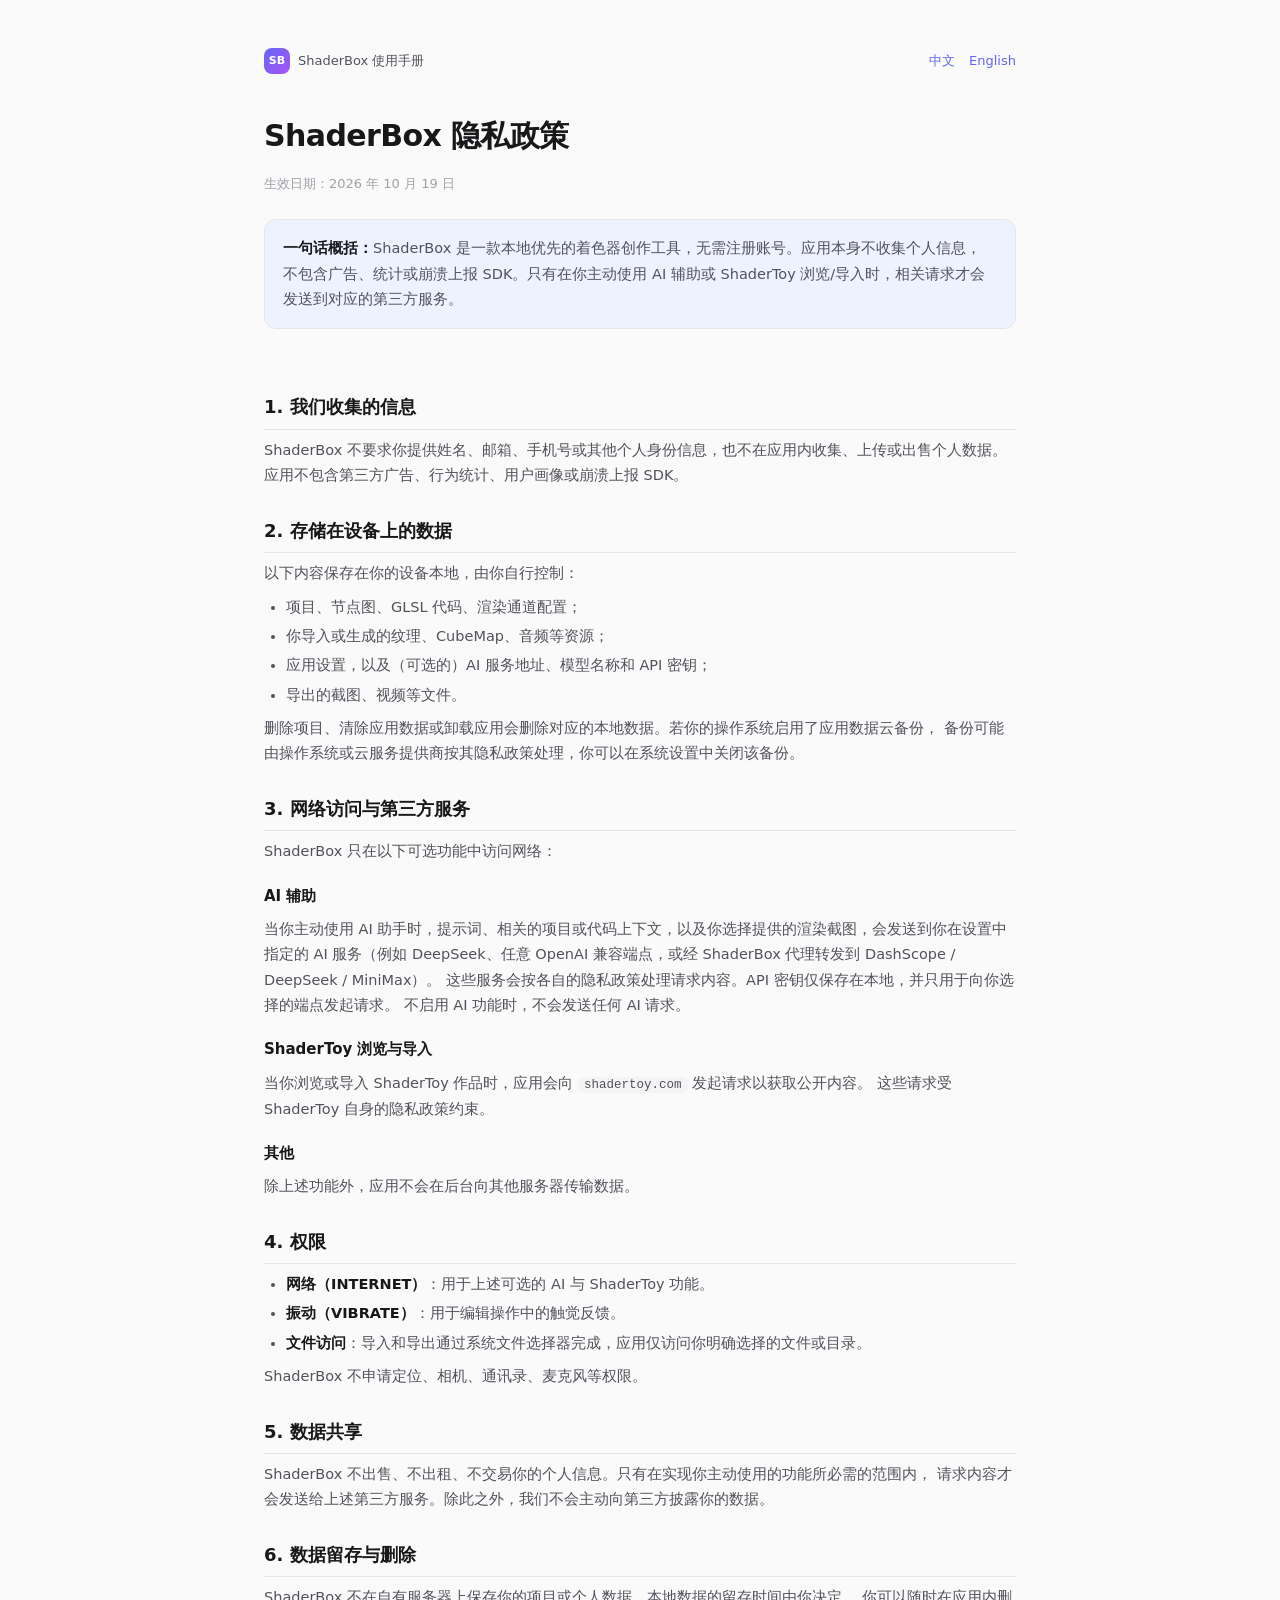
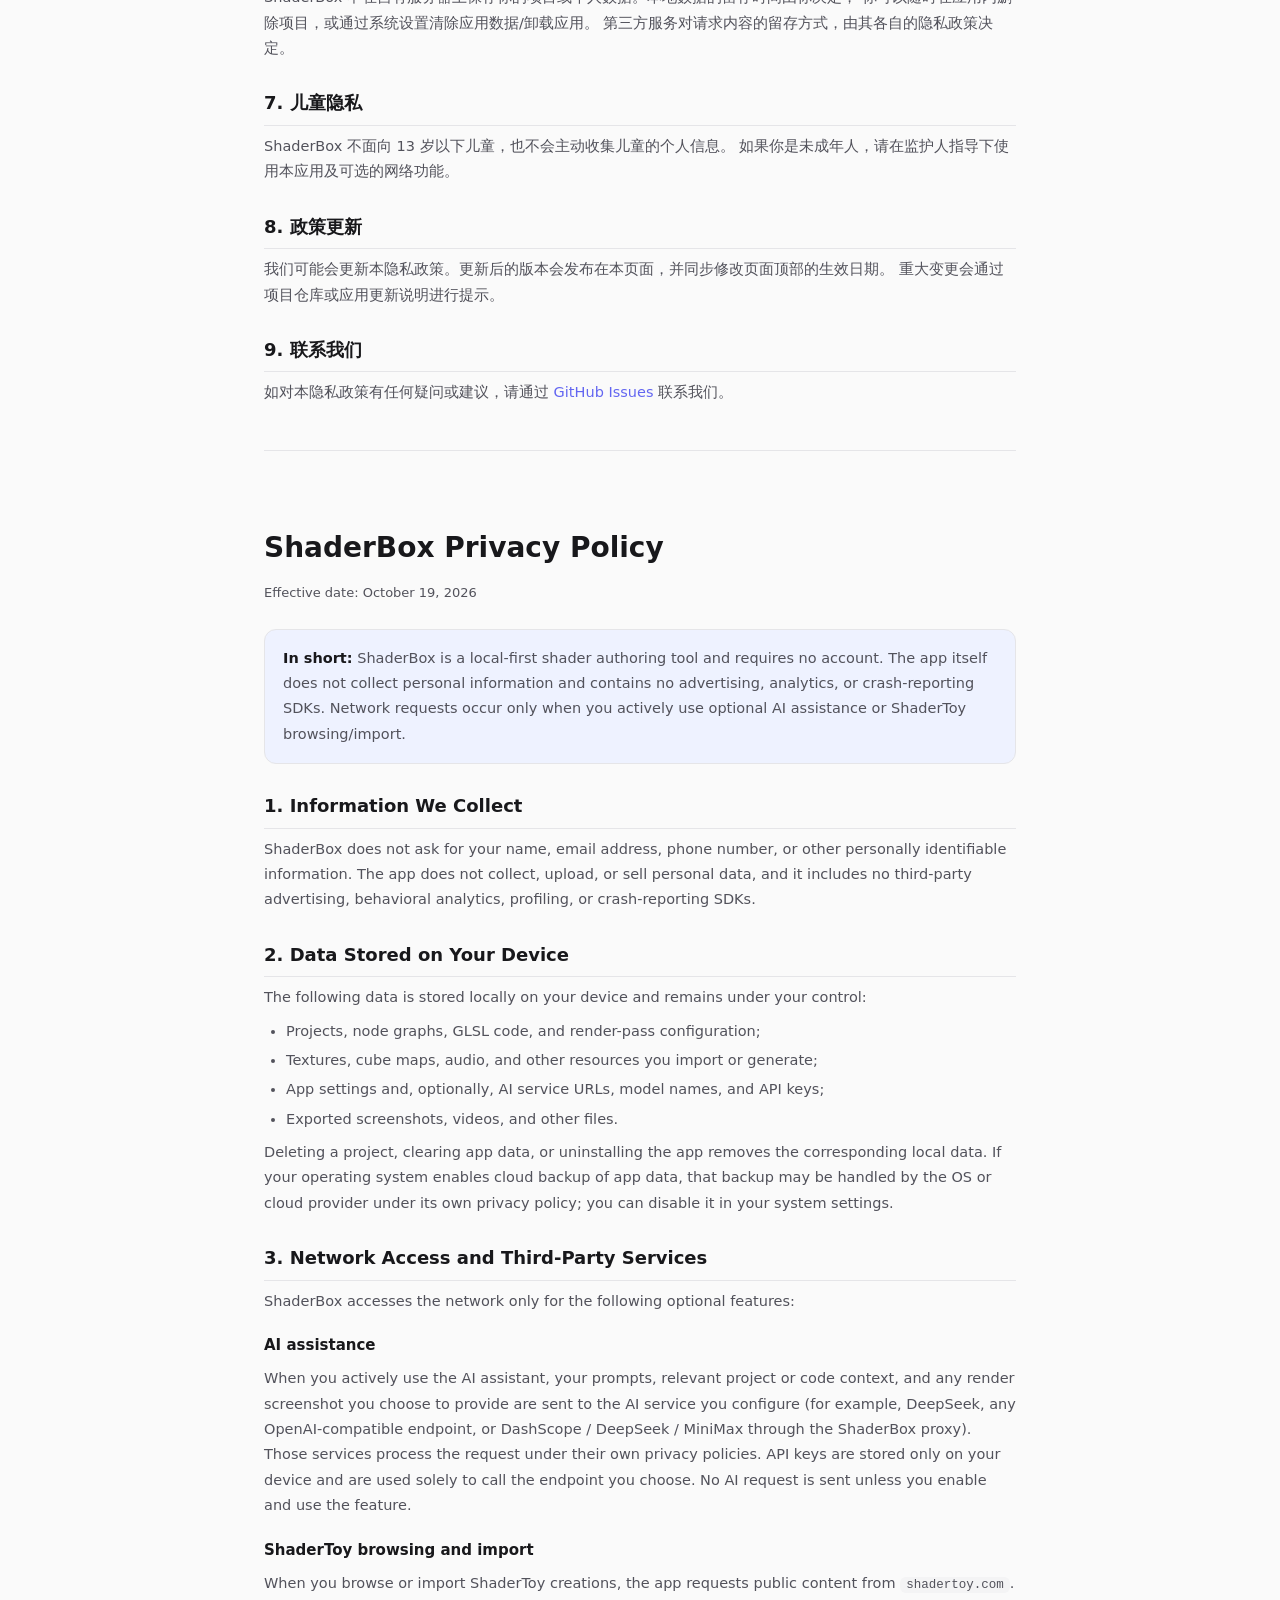
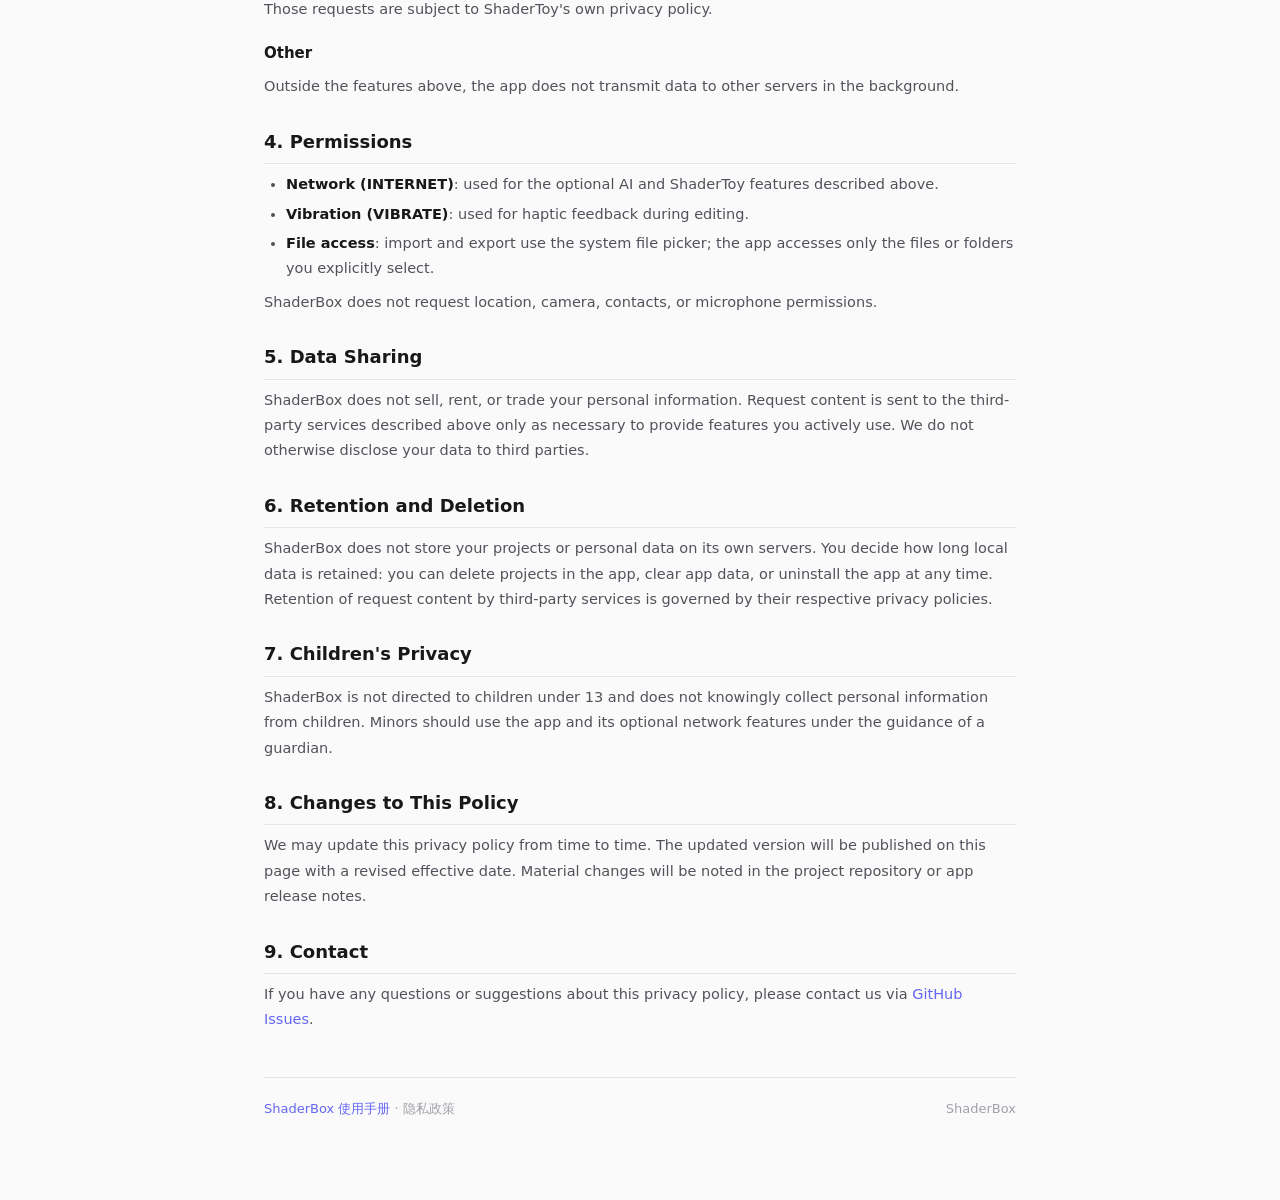
==== privacy.html @ 48914403 "Add usage guide and bilingual privacy policy Move the ShaderBox user guide into the dedicated web re" ====
<!DOCTYPE html>
<html lang="zh-CN">
<head>
<meta charset="UTF-8">
<meta name="viewport" content="width=device-width, initial-scale=1.0">
<title>隐私政策 · ShaderBox</title>
<meta name="description" content="ShaderBox 隐私政策：本地优先、不收集个人信息，说明 AI 与 ShaderToy 等可选网络功能的第三方数据处理方式。">
<style>
:root {
  --bg: #fafafa;
  --bg-elev: #ffffff;
  --bg-code: #f4f4f5;
  --border: #e5e5e8;
  --text: #18181b;
  --text-2: #52525b;
  --text-3: #a1a1aa;
  --accent: #6366f1;
  --accent-soft: #eef2ff;
  --radius: 12px;
}
@media (prefers-color-scheme: dark) {
  :root {
    --bg: #0f0f11;
    --bg-elev: #17171a;
    --bg-code: #232326;
    --border: #2a2a2e;
    --text: #f4f4f5;
    --text-2: #a1a1aa;
    --text-3: #6b6b72;
    --accent: #818cf8;
    --accent-soft: #1e1b34;
  }
}
* { margin: 0; padding: 0; box-sizing: border-box; }
html { scroll-behavior: smooth; }
body {
  font-family: -apple-system, "Segoe UI", "PingFang SC", "Microsoft YaHei", system-ui, sans-serif;
  background: var(--bg); color: var(--text); line-height: 1.75; font-size: 14.5px;
}
a { color: var(--accent); text-decoration: none; }
a:hover { text-decoration: underline; }
.wrap { max-width: 800px; margin: 0 auto; padding: 48px 24px 80px; }
.topbar {
  display: flex; align-items: center; justify-content: space-between; gap: 16px;
  flex-wrap: wrap; margin-bottom: 36px;
}
.back {
  display: inline-flex; align-items: center; gap: 8px;
  color: var(--text-2); font-size: 13px;
}
.back .logo {
  width: 26px; height: 26px; border-radius: 8px;
  background: linear-gradient(135deg, #6366f1, #a855f7);
  display: grid; place-items: center; color: #fff; font-size: 11px; font-weight: 800;
}
.lang-nav { display: flex; gap: 14px; font-size: 13px; }
header.page h1 { font-size: 30px; font-weight: 800; letter-spacing: -.02em; margin-bottom: 10px; }
.updated { color: var(--text-3); font-size: 13px; }
.summary {
  margin: 24px 0 8px; padding: 16px 18px;
  background: var(--accent-soft); border: 1px solid var(--border); border-radius: var(--radius);
  color: var(--text-2);
}
.summary strong { color: var(--text); }
section.policy { padding-top: 28px; }
section.policy h2 {
  font-size: 18px; font-weight: 700; margin: 26px 0 8px;
  padding-bottom: 6px; border-bottom: 1px solid var(--border);
}
section.policy h3 { font-size: 15px; font-weight: 700; margin: 18px 0 6px; }
section.policy p { margin: 8px 0; color: var(--text-2); }
section.policy ul { margin: 8px 0 8px 22px; color: var(--text-2); }
section.policy li { margin: 4px 0; }
section.policy strong { color: var(--text); }
code {
  font-family: ui-monospace, "SFMono-Regular", Consolas, monospace;
  font-size: 12.5px; background: var(--bg-code); padding: 1px 6px; border-radius: 6px;
}
.divider { margin: 44px 0; border: 0; border-top: 1px solid var(--border); }
#english { scroll-margin-top: 24px; }
footer {
  margin-top: 44px; padding-top: 20px; border-top: 1px solid var(--border);
  color: var(--text-3); font-size: 13px;
  display: flex; justify-content: space-between; flex-wrap: wrap; gap: 8px;
}
@media (max-width: 600px) {
  .wrap { padding: 28px 18px 56px; }
  header.page h1 { font-size: 24px; }
}
</style>
</head>
<body>
<div class="wrap">

<div class="topbar">
  <a class="back" href="index.html"><span class="logo">SB</span>ShaderBox 使用手册</a>
  <nav class="lang-nav" aria-label="语言">
    <a href="#chinese">中文</a>
    <a href="#english">English</a>
  </nav>
</div>

<header class="page" id="chinese">
  <h1>ShaderBox 隐私政策</h1>
  <p class="updated">生效日期：2026 年 10 月 19 日</p>
</header>

<div class="summary">
  <strong>一句话概括：</strong>ShaderBox 是一款本地优先的着色器创作工具，无需注册账号。应用本身不收集个人信息，
  不包含广告、统计或崩溃上报 SDK。只有在你主动使用 AI 辅助或 ShaderToy 浏览/导入时，相关请求才会发送到对应的第三方服务。
</div>

<section class="policy">
  <h2>1. 我们收集的信息</h2>
  <p>
    ShaderBox 不要求你提供姓名、邮箱、手机号或其他个人身份信息，也不在应用内收集、上传或出售个人数据。
    应用不包含第三方广告、行为统计、用户画像或崩溃上报 SDK。
  </p>

  <h2>2. 存储在设备上的数据</h2>
  <p>以下内容保存在你的设备本地，由你自行控制：</p>
  <ul>
    <li>项目、节点图、GLSL 代码、渲染通道配置；</li>
    <li>你导入或生成的纹理、CubeMap、音频等资源；</li>
    <li>应用设置，以及（可选的）AI 服务地址、模型名称和 API 密钥；</li>
    <li>导出的截图、视频等文件。</li>
  </ul>
  <p>
    删除项目、清除应用数据或卸载应用会删除对应的本地数据。若你的操作系统启用了应用数据云备份，
    备份可能由操作系统或云服务提供商按其隐私政策处理，你可以在系统设置中关闭该备份。
  </p>

  <h2>3. 网络访问与第三方服务</h2>
  <p>ShaderBox 只在以下可选功能中访问网络：</p>
  <h3>AI 辅助</h3>
  <p>
    当你主动使用 AI 助手时，提示词、相关的项目或代码上下文，以及你选择提供的渲染截图，会发送到你在设置中指定的
    AI 服务（例如 DeepSeek、任意 OpenAI 兼容端点，或经 ShaderBox 代理转发到 DashScope / DeepSeek / MiniMax）。
    这些服务会按各自的隐私政策处理请求内容。API 密钥仅保存在本地，并只用于向你选择的端点发起请求。
    不启用 AI 功能时，不会发送任何 AI 请求。
  </p>
  <h3>ShaderToy 浏览与导入</h3>
  <p>
    当你浏览或导入 ShaderToy 作品时，应用会向 <code>shadertoy.com</code> 发起请求以获取公开内容。
    这些请求受 ShaderToy 自身的隐私政策约束。
  </p>
  <h3>其他</h3>
  <p>除上述功能外，应用不会在后台向其他服务器传输数据。</p>

  <h2>4. 权限</h2>
  <ul>
    <li><strong>网络（INTERNET）</strong>：用于上述可选的 AI 与 ShaderToy 功能。</li>
    <li><strong>振动（VIBRATE）</strong>：用于编辑操作中的触觉反馈。</li>
    <li><strong>文件访问</strong>：导入和导出通过系统文件选择器完成，应用仅访问你明确选择的文件或目录。</li>
  </ul>
  <p>ShaderBox 不申请定位、相机、通讯录、麦克风等权限。</p>

  <h2>5. 数据共享</h2>
  <p>
    ShaderBox 不出售、不出租、不交易你的个人信息。只有在实现你主动使用的功能所必需的范围内，
    请求内容才会发送给上述第三方服务。除此之外，我们不会主动向第三方披露你的数据。
  </p>

  <h2>6. 数据留存与删除</h2>
  <p>
    ShaderBox 不在自有服务器上保存你的项目或个人数据。本地数据的留存时间由你决定，
    你可以随时在应用内删除项目，或通过系统设置清除应用数据/卸载应用。
    第三方服务对请求内容的留存方式，由其各自的隐私政策决定。
  </p>

  <h2>7. 儿童隐私</h2>
  <p>
    ShaderBox 不面向 13 岁以下儿童，也不会主动收集儿童的个人信息。
    如果你是未成年人，请在监护人指导下使用本应用及可选的网络功能。
  </p>

  <h2>8. 政策更新</h2>
  <p>
    我们可能会更新本隐私政策。更新后的版本会发布在本页面，并同步修改页面顶部的生效日期。
    重大变更会通过项目仓库或应用更新说明进行提示。
  </p>

  <h2>9. 联系我们</h2>
  <p>
    如对本隐私政策有任何疑问或建议，请通过
    <a href="https://github.com/johnkranz/ShaderBox/issues" target="_blank" rel="noopener noreferrer">GitHub Issues</a>
    联系我们。
  </p>
</section>

<hr class="divider">

<section class="policy" id="english" lang="en">
  <h1 style="font-size:28px;font-weight:800;margin-bottom:10px;">ShaderBox Privacy Policy</h1>
  <p class="updated">Effective date: October 19, 2026</p>

  <div class="summary">
    <strong>In short:</strong> ShaderBox is a local-first shader authoring tool and requires no account.
    The app itself does not collect personal information and contains no advertising, analytics, or crash-reporting SDKs.
    Network requests occur only when you actively use optional AI assistance or ShaderToy browsing/import.
  </div>

  <h2>1. Information We Collect</h2>
  <p>
    ShaderBox does not ask for your name, email address, phone number, or other personally identifiable information.
    The app does not collect, upload, or sell personal data, and it includes no third-party advertising, behavioral analytics,
    profiling, or crash-reporting SDKs.
  </p>

  <h2>2. Data Stored on Your Device</h2>
  <p>The following data is stored locally on your device and remains under your control:</p>
  <ul>
    <li>Projects, node graphs, GLSL code, and render-pass configuration;</li>
    <li>Textures, cube maps, audio, and other resources you import or generate;</li>
    <li>App settings and, optionally, AI service URLs, model names, and API keys;</li>
    <li>Exported screenshots, videos, and other files.</li>
  </ul>
  <p>
    Deleting a project, clearing app data, or uninstalling the app removes the corresponding local data.
    If your operating system enables cloud backup of app data, that backup may be handled by the OS or cloud provider
    under its own privacy policy; you can disable it in your system settings.
  </p>

  <h2>3. Network Access and Third-Party Services</h2>
  <p>ShaderBox accesses the network only for the following optional features:</p>
  <h3>AI assistance</h3>
  <p>
    When you actively use the AI assistant, your prompts, relevant project or code context, and any render screenshot
    you choose to provide are sent to the AI service you configure (for example, DeepSeek, any OpenAI-compatible endpoint,
    or DashScope / DeepSeek / MiniMax through the ShaderBox proxy). Those services process the request under their own
    privacy policies. API keys are stored only on your device and are used solely to call the endpoint you choose.
    No AI request is sent unless you enable and use the feature.
  </p>
  <h3>ShaderToy browsing and import</h3>
  <p>
    When you browse or import ShaderToy creations, the app requests public content from
    <code>shadertoy.com</code>. Those requests are subject to ShaderToy's own privacy policy.
  </p>
  <h3>Other</h3>
  <p>Outside the features above, the app does not transmit data to other servers in the background.</p>

  <h2>4. Permissions</h2>
  <ul>
    <li><strong>Network (INTERNET)</strong>: used for the optional AI and ShaderToy features described above.</li>
    <li><strong>Vibration (VIBRATE)</strong>: used for haptic feedback during editing.</li>
    <li><strong>File access</strong>: import and export use the system file picker; the app accesses only the files or folders you explicitly select.</li>
  </ul>
  <p>ShaderBox does not request location, camera, contacts, or microphone permissions.</p>

  <h2>5. Data Sharing</h2>
  <p>
    ShaderBox does not sell, rent, or trade your personal information. Request content is sent to the third-party services
    described above only as necessary to provide features you actively use. We do not otherwise disclose your data to third parties.
  </p>

  <h2>6. Retention and Deletion</h2>
  <p>
    ShaderBox does not store your projects or personal data on its own servers. You decide how long local data is retained:
    you can delete projects in the app, clear app data, or uninstall the app at any time. Retention of request content by
    third-party services is governed by their respective privacy policies.
  </p>

  <h2>7. Children's Privacy</h2>
  <p>
    ShaderBox is not directed to children under 13 and does not knowingly collect personal information from children.
    Minors should use the app and its optional network features under the guidance of a guardian.
  </p>

  <h2>8. Changes to This Policy</h2>
  <p>
    We may update this privacy policy from time to time. The updated version will be published on this page with a revised
    effective date. Material changes will be noted in the project repository or app release notes.
  </p>

  <h2>9. Contact</h2>
  <p>
    If you have any questions or suggestions about this privacy policy, please contact us via
    <a href="https://github.com/johnkranz/ShaderBox/issues" target="_blank" rel="noopener noreferrer">GitHub Issues</a>.
  </p>
</section>

<footer>
  <span><a href="index.html">ShaderBox 使用手册</a> · 隐私政策</span>
  <span>ShaderBox</span>
</footer>

</div>
</body>
</html>
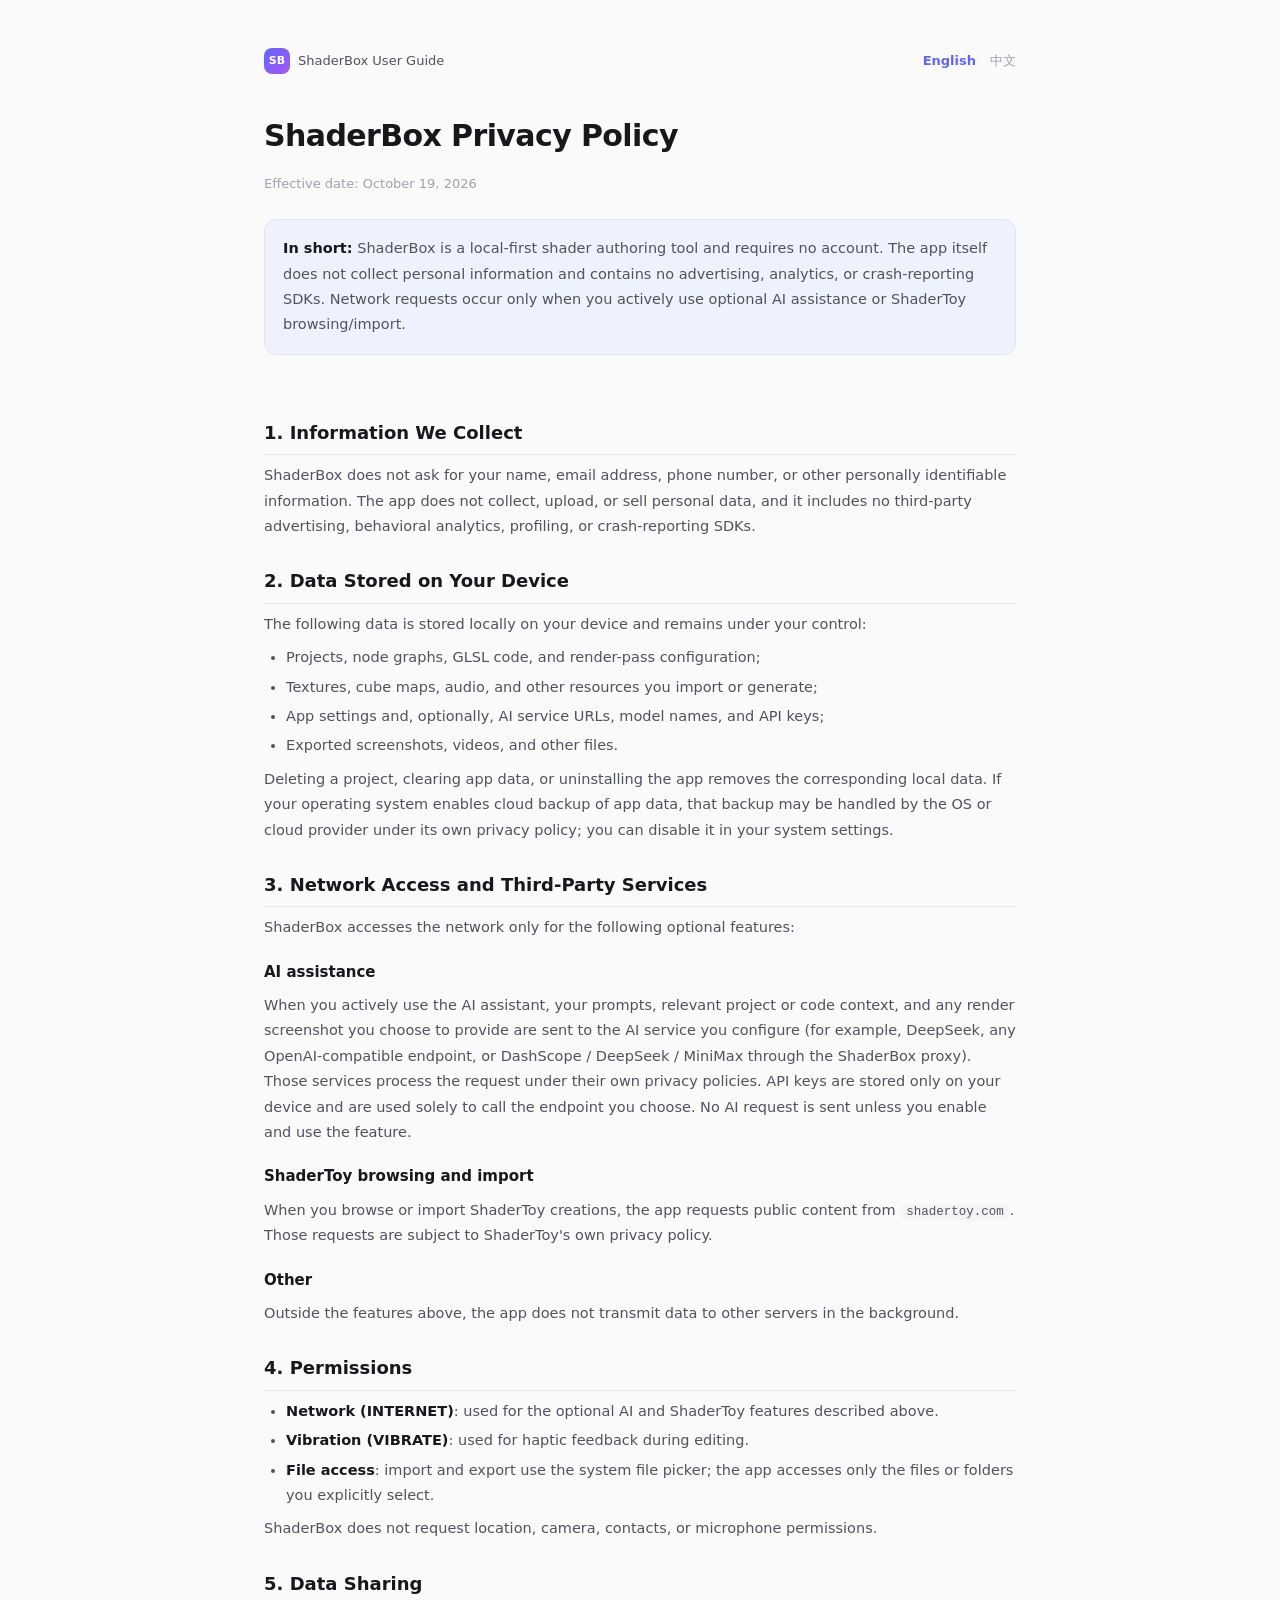
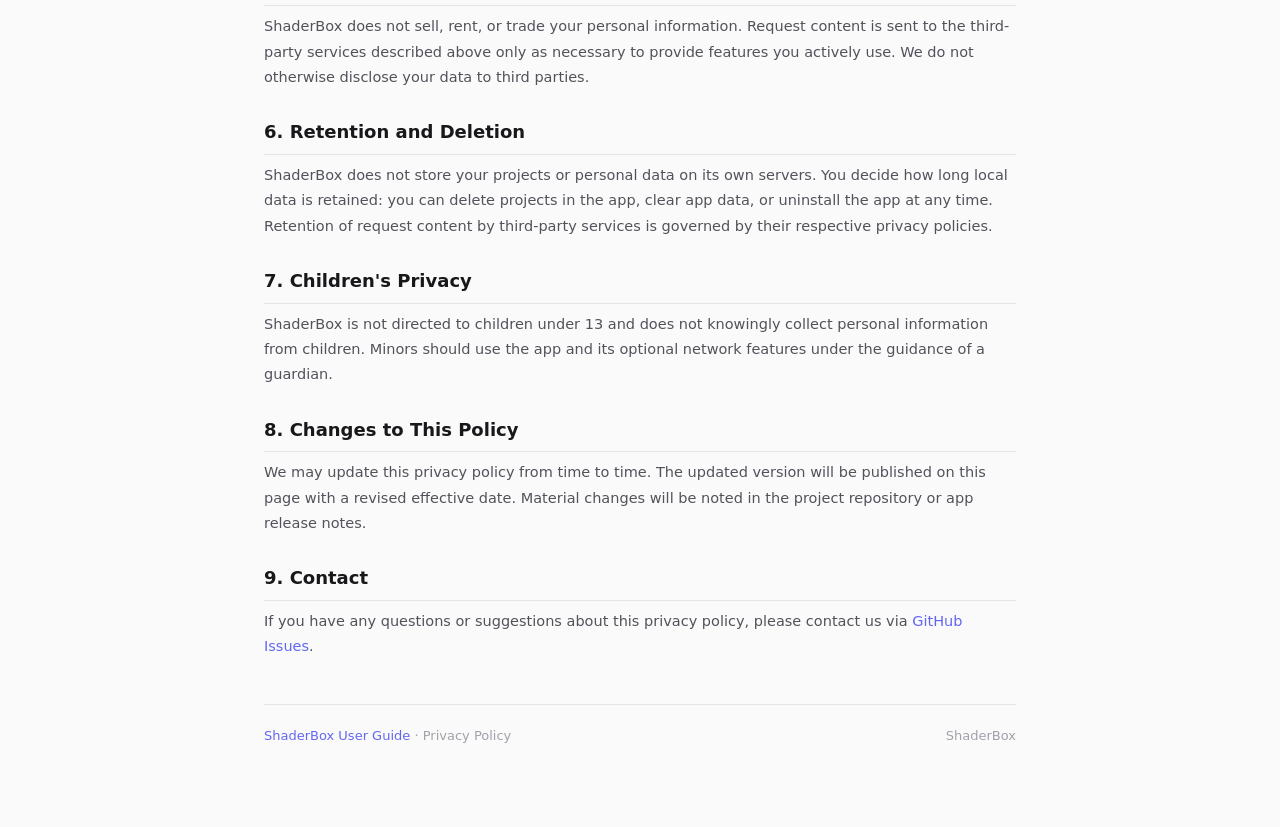
==== commit a6aa1b5d: "feat: add language switcher to the privacy policy Split the combined Chinese/English policy into sep" ====
--- a/privacy.html
+++ b/privacy.html
@@ -1,205 +1,37 @@
 <!DOCTYPE html>
-<html lang="zh-CN">
+<html lang="en">
 <head>
 <meta charset="UTF-8">
 <meta name="viewport" content="width=device-width, initial-scale=1.0">
-<title>隐私政策 · ShaderBox</title>
-<meta name="description" content="ShaderBox 隐私政策：本地优先、不收集个人信息，说明 AI 与 ShaderToy 等可选网络功能的第三方数据处理方式。">
-<style>
-:root {
-  --bg: #fafafa;
-  --bg-elev: #ffffff;
-  --bg-code: #f4f4f5;
-  --border: #e5e5e8;
-  --text: #18181b;
-  --text-2: #52525b;
-  --text-3: #a1a1aa;
-  --accent: #6366f1;
-  --accent-soft: #eef2ff;
-  --radius: 12px;
-}
-@media (prefers-color-scheme: dark) {
-  :root {
-    --bg: #0f0f11;
-    --bg-elev: #17171a;
-    --bg-code: #232326;
-    --border: #2a2a2e;
-    --text: #f4f4f5;
-    --text-2: #a1a1aa;
-    --text-3: #6b6b72;
-    --accent: #818cf8;
-    --accent-soft: #1e1b34;
-  }
-}
-* { margin: 0; padding: 0; box-sizing: border-box; }
-html { scroll-behavior: smooth; }
-body {
-  font-family: -apple-system, "Segoe UI", "PingFang SC", "Microsoft YaHei", system-ui, sans-serif;
-  background: var(--bg); color: var(--text); line-height: 1.75; font-size: 14.5px;
-}
-a { color: var(--accent); text-decoration: none; }
-a:hover { text-decoration: underline; }
-.wrap { max-width: 800px; margin: 0 auto; padding: 48px 24px 80px; }
-.topbar {
-  display: flex; align-items: center; justify-content: space-between; gap: 16px;
-  flex-wrap: wrap; margin-bottom: 36px;
-}
-.back {
-  display: inline-flex; align-items: center; gap: 8px;
-  color: var(--text-2); font-size: 13px;
-}
-.back .logo {
-  width: 26px; height: 26px; border-radius: 8px;
-  background: linear-gradient(135deg, #6366f1, #a855f7);
-  display: grid; place-items: center; color: #fff; font-size: 11px; font-weight: 800;
-}
-.lang-nav { display: flex; gap: 14px; font-size: 13px; }
-header.page h1 { font-size: 30px; font-weight: 800; letter-spacing: -.02em; margin-bottom: 10px; }
-.updated { color: var(--text-3); font-size: 13px; }
-.summary {
-  margin: 24px 0 8px; padding: 16px 18px;
-  background: var(--accent-soft); border: 1px solid var(--border); border-radius: var(--radius);
-  color: var(--text-2);
-}
-.summary strong { color: var(--text); }
-section.policy { padding-top: 28px; }
-section.policy h2 {
-  font-size: 18px; font-weight: 700; margin: 26px 0 8px;
-  padding-bottom: 6px; border-bottom: 1px solid var(--border);
-}
-section.policy h3 { font-size: 15px; font-weight: 700; margin: 18px 0 6px; }
-section.policy p { margin: 8px 0; color: var(--text-2); }
-section.policy ul { margin: 8px 0 8px 22px; color: var(--text-2); }
-section.policy li { margin: 4px 0; }
-section.policy strong { color: var(--text); }
-code {
-  font-family: ui-monospace, "SFMono-Regular", Consolas, monospace;
-  font-size: 12.5px; background: var(--bg-code); padding: 1px 6px; border-radius: 6px;
-}
-.divider { margin: 44px 0; border: 0; border-top: 1px solid var(--border); }
-#english { scroll-margin-top: 24px; }
-footer {
-  margin-top: 44px; padding-top: 20px; border-top: 1px solid var(--border);
-  color: var(--text-3); font-size: 13px;
-  display: flex; justify-content: space-between; flex-wrap: wrap; gap: 8px;
-}
-@media (max-width: 600px) {
-  .wrap { padding: 28px 18px 56px; }
-  header.page h1 { font-size: 24px; }
-}
-</style>
+<title>Privacy Policy · ShaderBox</title>
+<meta name="description" content="ShaderBox privacy policy: local-first, no personal information collected; optional AI and ShaderToy requests go to third-party services.">
+<link rel="alternate" hreflang="en" href="privacy.html">
+<link rel="alternate" hreflang="zh-CN" href="privacy.zh.html">
+<link rel="stylesheet" href="privacy.css">
 </head>
 <body>
 <div class="wrap">
 
 <div class="topbar">
-  <a class="back" href="index.html"><span class="logo">SB</span>ShaderBox 使用手册</a>
-  <nav class="lang-nav" aria-label="语言">
-    <a href="#chinese">中文</a>
-    <a href="#english">English</a>
+  <a class="back" href="index.html"><span class="logo">SB</span>ShaderBox User Guide</a>
+  <nav class="lang-nav" aria-label="Language">
+    <a class="active" href="privacy.html" aria-current="page">English</a>
+    <a href="privacy.zh.html" lang="zh-CN">中文</a>
   </nav>
 </div>
 
-<header class="page" id="chinese">
-  <h1>ShaderBox 隐私政策</h1>
-  <p class="updated">生效日期：2026 年 10 月 19 日</p>
+<header class="page">
+  <h1>ShaderBox Privacy Policy</h1>
+  <p class="updated">Effective date: October 19, 2026</p>
 </header>
 
 <div class="summary">
-  <strong>一句话概括：</strong>ShaderBox 是一款本地优先的着色器创作工具，无需注册账号。应用本身不收集个人信息，
-  不包含广告、统计或崩溃上报 SDK。只有在你主动使用 AI 辅助或 ShaderToy 浏览/导入时，相关请求才会发送到对应的第三方服务。
+  <strong>In short:</strong> ShaderBox is a local-first shader authoring tool and requires no account.
+  The app itself does not collect personal information and contains no advertising, analytics, or crash-reporting SDKs.
+  Network requests occur only when you actively use optional AI assistance or ShaderToy browsing/import.
 </div>
 
 <section class="policy">
-  <h2>1. 我们收集的信息</h2>
-  <p>
-    ShaderBox 不要求你提供姓名、邮箱、手机号或其他个人身份信息，也不在应用内收集、上传或出售个人数据。
-    应用不包含第三方广告、行为统计、用户画像或崩溃上报 SDK。
-  </p>
-
-  <h2>2. 存储在设备上的数据</h2>
-  <p>以下内容保存在你的设备本地，由你自行控制：</p>
-  <ul>
-    <li>项目、节点图、GLSL 代码、渲染通道配置；</li>
-    <li>你导入或生成的纹理、CubeMap、音频等资源；</li>
-    <li>应用设置，以及（可选的）AI 服务地址、模型名称和 API 密钥；</li>
-    <li>导出的截图、视频等文件。</li>
-  </ul>
-  <p>
-    删除项目、清除应用数据或卸载应用会删除对应的本地数据。若你的操作系统启用了应用数据云备份，
-    备份可能由操作系统或云服务提供商按其隐私政策处理，你可以在系统设置中关闭该备份。
-  </p>
-
-  <h2>3. 网络访问与第三方服务</h2>
-  <p>ShaderBox 只在以下可选功能中访问网络：</p>
-  <h3>AI 辅助</h3>
-  <p>
-    当你主动使用 AI 助手时，提示词、相关的项目或代码上下文，以及你选择提供的渲染截图，会发送到你在设置中指定的
-    AI 服务（例如 DeepSeek、任意 OpenAI 兼容端点，或经 ShaderBox 代理转发到 DashScope / DeepSeek / MiniMax）。
-    这些服务会按各自的隐私政策处理请求内容。API 密钥仅保存在本地，并只用于向你选择的端点发起请求。
-    不启用 AI 功能时，不会发送任何 AI 请求。
-  </p>
-  <h3>ShaderToy 浏览与导入</h3>
-  <p>
-    当你浏览或导入 ShaderToy 作品时，应用会向 <code>shadertoy.com</code> 发起请求以获取公开内容。
-    这些请求受 ShaderToy 自身的隐私政策约束。
-  </p>
-  <h3>其他</h3>
-  <p>除上述功能外，应用不会在后台向其他服务器传输数据。</p>
-
-  <h2>4. 权限</h2>
-  <ul>
-    <li><strong>网络（INTERNET）</strong>：用于上述可选的 AI 与 ShaderToy 功能。</li>
-    <li><strong>振动（VIBRATE）</strong>：用于编辑操作中的触觉反馈。</li>
-    <li><strong>文件访问</strong>：导入和导出通过系统文件选择器完成，应用仅访问你明确选择的文件或目录。</li>
-  </ul>
-  <p>ShaderBox 不申请定位、相机、通讯录、麦克风等权限。</p>
-
-  <h2>5. 数据共享</h2>
-  <p>
-    ShaderBox 不出售、不出租、不交易你的个人信息。只有在实现你主动使用的功能所必需的范围内，
-    请求内容才会发送给上述第三方服务。除此之外，我们不会主动向第三方披露你的数据。
-  </p>
-
-  <h2>6. 数据留存与删除</h2>
-  <p>
-    ShaderBox 不在自有服务器上保存你的项目或个人数据。本地数据的留存时间由你决定，
-    你可以随时在应用内删除项目，或通过系统设置清除应用数据/卸载应用。
-    第三方服务对请求内容的留存方式，由其各自的隐私政策决定。
-  </p>
-
-  <h2>7. 儿童隐私</h2>
-  <p>
-    ShaderBox 不面向 13 岁以下儿童，也不会主动收集儿童的个人信息。
-    如果你是未成年人，请在监护人指导下使用本应用及可选的网络功能。
-  </p>
-
-  <h2>8. 政策更新</h2>
-  <p>
-    我们可能会更新本隐私政策。更新后的版本会发布在本页面，并同步修改页面顶部的生效日期。
-    重大变更会通过项目仓库或应用更新说明进行提示。
-  </p>
-
-  <h2>9. 联系我们</h2>
-  <p>
-    如对本隐私政策有任何疑问或建议，请通过
-    <a href="https://github.com/johnkranz/ShaderBox/issues" target="_blank" rel="noopener noreferrer">GitHub Issues</a>
-    联系我们。
-  </p>
-</section>
-
-<hr class="divider">
-
-<section class="policy" id="english" lang="en">
-  <h1 style="font-size:28px;font-weight:800;margin-bottom:10px;">ShaderBox Privacy Policy</h1>
-  <p class="updated">Effective date: October 19, 2026</p>
-
-  <div class="summary">
-    <strong>In short:</strong> ShaderBox is a local-first shader authoring tool and requires no account.
-    The app itself does not collect personal information and contains no advertising, analytics, or crash-reporting SDKs.
-    Network requests occur only when you actively use optional AI assistance or ShaderToy browsing/import.
-  </div>
-
   <h2>1. Information We Collect</h2>
   <p>
     ShaderBox does not ask for your name, email address, phone number, or other personally identifiable information.
@@ -280,7 +112,7 @@
 </section>
 
 <footer>
-  <span><a href="index.html">ShaderBox 使用手册</a> · 隐私政策</span>
+  <span><a href="index.html">ShaderBox User Guide</a> · Privacy Policy</span>
   <span>ShaderBox</span>
 </footer>
 
--- a/privacy.css
+++ b/privacy.css
@@ -0,0 +1,82 @@
+:root {
+  --bg: #fafafa;
+  --bg-elev: #ffffff;
+  --bg-code: #f4f4f5;
+  --border: #e5e5e8;
+  --text: #18181b;
+  --text-2: #52525b;
+  --text-3: #a1a1aa;
+  --accent: #6366f1;
+  --accent-soft: #eef2ff;
+  --radius: 12px;
+}
+@media (prefers-color-scheme: dark) {
+  :root {
+    --bg: #0f0f11;
+    --bg-elev: #17171a;
+    --bg-code: #232326;
+    --border: #2a2a2e;
+    --text: #f4f4f5;
+    --text-2: #a1a1aa;
+    --text-3: #6b6b72;
+    --accent: #818cf8;
+    --accent-soft: #1e1b34;
+  }
+}
+* { margin: 0; padding: 0; box-sizing: border-box; }
+html { scroll-behavior: smooth; }
+body {
+  font-family: -apple-system, "Segoe UI", "PingFang SC", "Microsoft YaHei", system-ui, sans-serif;
+  background: var(--bg); color: var(--text); line-height: 1.75; font-size: 14.5px;
+}
+a { color: var(--accent); text-decoration: none; }
+a:hover { text-decoration: underline; }
+.wrap { max-width: 800px; margin: 0 auto; padding: 48px 24px 80px; }
+.topbar {
+  display: flex; align-items: center; justify-content: space-between; gap: 16px;
+  flex-wrap: wrap; margin-bottom: 36px;
+}
+.back {
+  display: inline-flex; align-items: center; gap: 8px;
+  color: var(--text-2); font-size: 13px;
+}
+.back .logo {
+  width: 26px; height: 26px; border-radius: 8px;
+  background: linear-gradient(135deg, #6366f1, #a855f7);
+  display: grid; place-items: center; color: #fff; font-size: 11px; font-weight: 800;
+}
+.lang-nav { display: flex; gap: 14px; font-size: 13px; }
+.lang-nav a { color: var(--text-3); }
+.lang-nav a:hover { color: var(--text); text-decoration: none; }
+.lang-nav a.active { color: var(--accent); font-weight: 700; }
+header.page h1 { font-size: 30px; font-weight: 800; letter-spacing: -.02em; margin-bottom: 10px; }
+.updated { color: var(--text-3); font-size: 13px; }
+.summary {
+  margin: 24px 0 8px; padding: 16px 18px;
+  background: var(--accent-soft); border: 1px solid var(--border); border-radius: var(--radius);
+  color: var(--text-2);
+}
+.summary strong { color: var(--text); }
+section.policy { padding-top: 28px; }
+section.policy h2 {
+  font-size: 18px; font-weight: 700; margin: 26px 0 8px;
+  padding-bottom: 6px; border-bottom: 1px solid var(--border);
+}
+section.policy h3 { font-size: 15px; font-weight: 700; margin: 18px 0 6px; }
+section.policy p { margin: 8px 0; color: var(--text-2); }
+section.policy ul { margin: 8px 0 8px 22px; color: var(--text-2); }
+section.policy li { margin: 4px 0; }
+section.policy strong { color: var(--text); }
+code {
+  font-family: ui-monospace, "SFMono-Regular", Consolas, monospace;
+  font-size: 12.5px; background: var(--bg-code); padding: 1px 6px; border-radius: 6px;
+}
+footer {
+  margin-top: 44px; padding-top: 20px; border-top: 1px solid var(--border);
+  color: var(--text-3); font-size: 13px;
+  display: flex; justify-content: space-between; flex-wrap: wrap; gap: 8px;
+}
+@media (max-width: 600px) {
+  .wrap { padding: 28px 18px 56px; }
+  header.page h1 { font-size: 24px; }
+}
